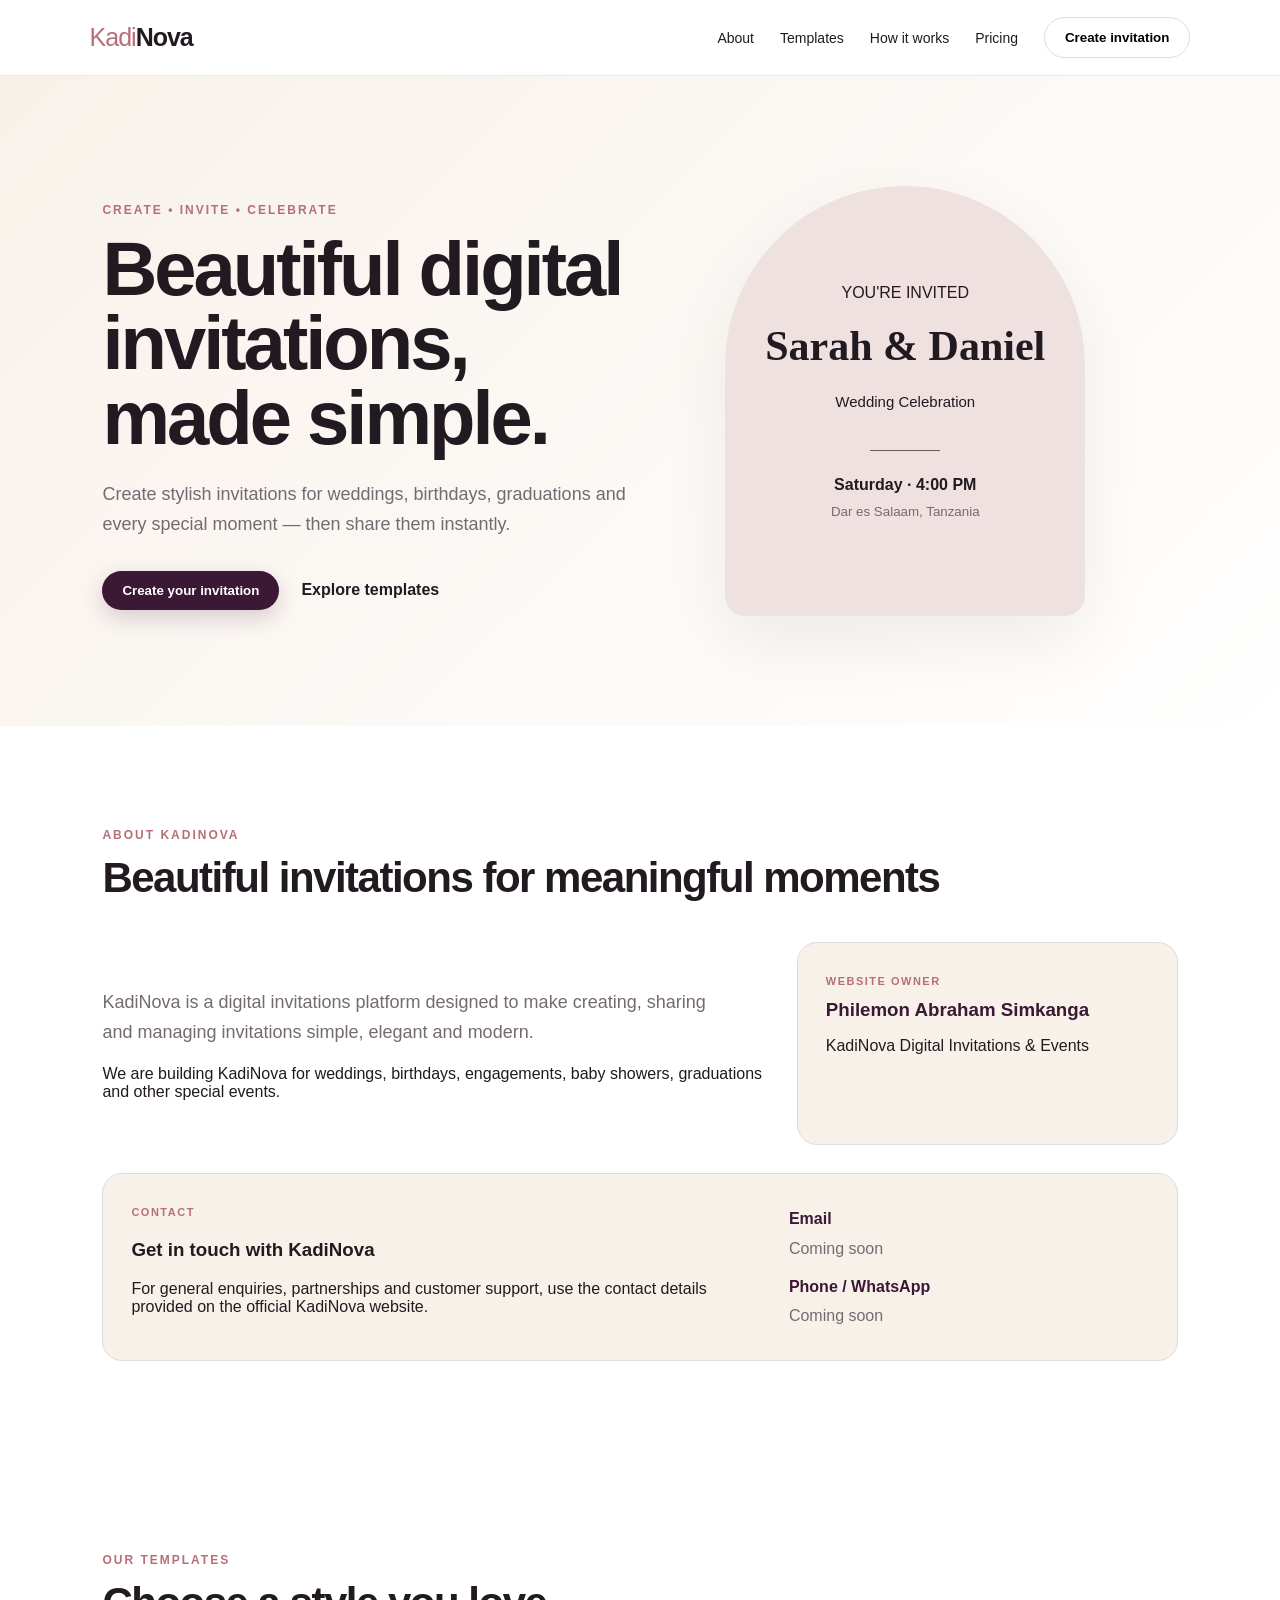
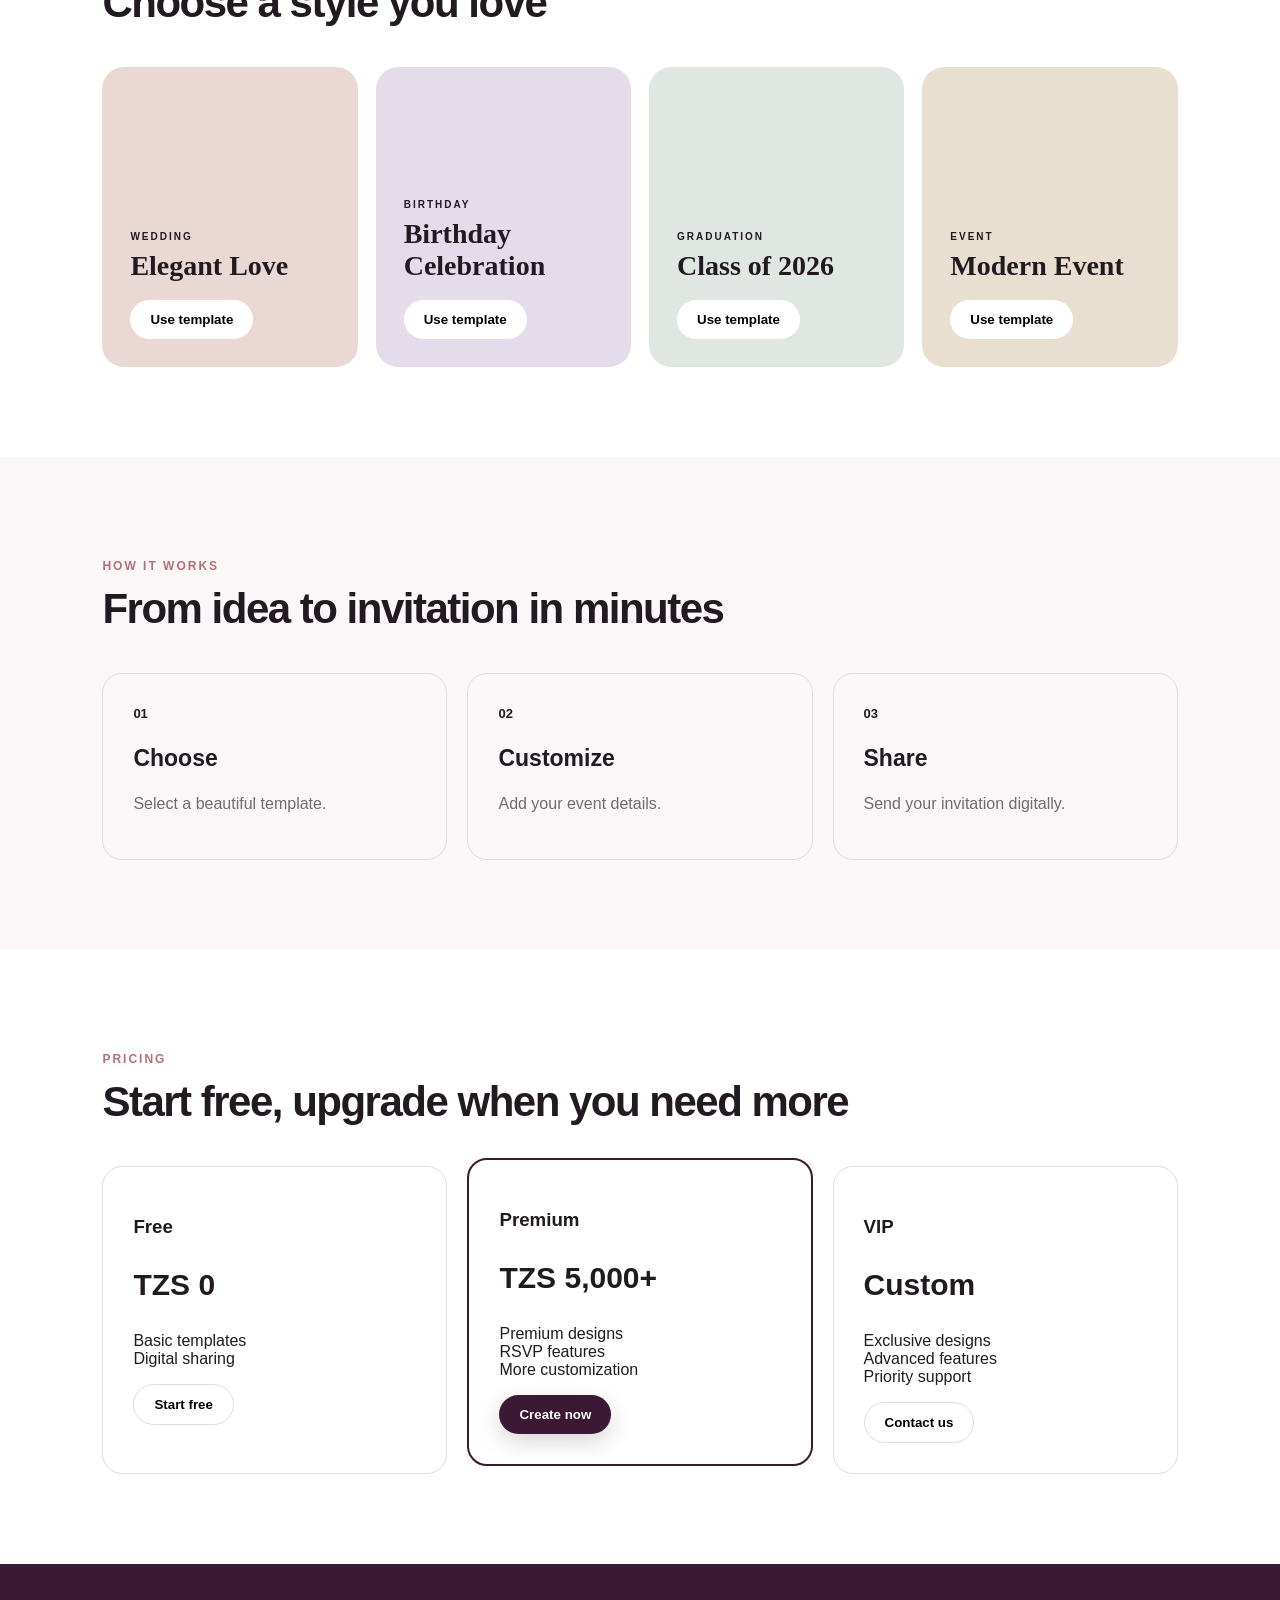
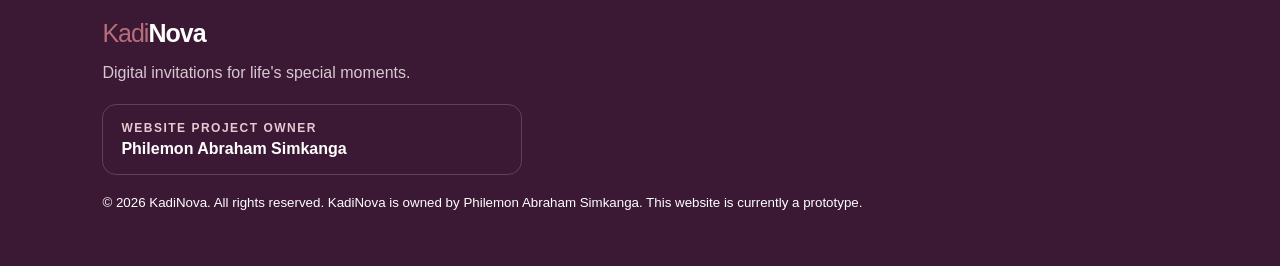
==== index.html @ 5db1997e "Add files via upload" ====
<!DOCTYPE html>
<html lang="en">
<head>
  <meta charset="UTF-8">
  <meta name="viewport" content="width=device-width, initial-scale=1.0">
  <meta name="author" content="Philemon Abraham Simkanga">
  <title>KadiNova — Digital Invitations</title>
  <link rel="stylesheet" href="style.css">
</head>
<body>
<header class="nav">
  <div class="logo"><span>Kadi</span>Nova</div>
  <nav>
    <a href="#about">About</a>
    <a href="#templates">Templates</a>
    <a href="#how">How it works</a>
    <a href="#pricing">Pricing</a>
    <button class="outline" onclick="openBuilder()">Create invitation</button>
  </nav>
</header>

<main>
<section class="hero">
  <div>
    <p class="eyebrow">CREATE • INVITE • CELEBRATE</p>
    <h1>Beautiful digital invitations, made simple.</h1>
    <p class="lead">Create stylish invitations for weddings, birthdays, graduations and every special moment — then share them instantly.</p>
    <div class="actions">
      <button class="primary" onclick="openBuilder()">Create your invitation</button>
      <a class="secondary" href="#templates">Explore templates</a>
    </div>
  </div>
  <div class="hero-card">
    <div class="mini-top">YOU'RE INVITED</div>
    <h2>Sarah & Daniel</h2>
    <p>Wedding Celebration</p>
    <div class="line"></div>
    <strong>Saturday · 4:00 PM</strong>
    <small>Dar es Salaam, Tanzania</small>
  </div>
</section>


<section id="about" class="section about-section">
  <p class="eyebrow">ABOUT KADINOVA</p>
  <h2>Beautiful invitations for meaningful moments</h2>
  <div class="about-grid">
    <div>
      <p class="lead">KadiNova is a digital invitations platform designed to make creating, sharing and managing invitations simple, elegant and modern.</p>
      <p>We are building KadiNova for weddings, birthdays, engagements, baby showers, graduations and other special events.</p>
    </div>
    <div class="about-card">
      <span>WEBSITE OWNER</span>
      <h3>Philemon Abraham Simkanga</h3>
      <p>KadiNova Digital Invitations & Events</p>
    </div>
  </div>

  <div class="contact-card">
    <div>
      <span class="contact-label">CONTACT</span>
      <h3>Get in touch with KadiNova</h3>
      <p>For general enquiries, partnerships and customer support, use the contact details provided on the official KadiNova website.</p>
    </div>
    <div class="contact-placeholder">
      <strong>Email</strong>
      <span>Coming soon</span>
      <strong>Phone / WhatsApp</strong>
      <span>Coming soon</span>
    </div>
  </div>
</section>

<section id="templates" class="section">
  <p class="eyebrow">OUR TEMPLATES</p>
  <h2>Choose a style you love</h2>
  <div class="grid">
    <article class="template wedding"><div>WEDDING</div><h3>Elegant Love</h3><button onclick="selectTemplate('Elegant Love')">Use template</button></article>
    <article class="template birthday"><div>BIRTHDAY</div><h3>Birthday Celebration</h3><button onclick="selectTemplate('Birthday Celebration')">Use template</button></article>
    <article class="template graduation"><div>GRADUATION</div><h3>Class of 2026</h3><button onclick="selectTemplate('Class of 2026')">Use template</button></article>
    <article class="template event"><div>EVENT</div><h3>Modern Event</h3><button onclick="selectTemplate('Modern Event')">Use template</button></article>
  </div>
</section>

<section id="how" class="section light">
  <p class="eyebrow">HOW IT WORKS</p>
  <h2>From idea to invitation in minutes</h2>
  <div class="steps">
    <div><b>01</b><h3>Choose</h3><p>Select a beautiful template.</p></div>
    <div><b>02</b><h3>Customize</h3><p>Add your event details.</p></div>
    <div><b>03</b><h3>Share</h3><p>Send your invitation digitally.</p></div>
  </div>
</section>

<section id="pricing" class="section">
  <p class="eyebrow">PRICING</p>
  <h2>Start free, upgrade when you need more</h2>
  <div class="prices">
    <div><h3>Free</h3><p class="price">TZS 0</p><p>Basic templates<br>Digital sharing</p><button class="outline">Start free</button></div>
    <div class="featured"><h3>Premium</h3><p class="price">TZS 5,000+</p><p>Premium designs<br>RSVP features<br>More customization</p><button class="primary" onclick="openBuilder()">Create now</button></div>
    <div><h3>VIP</h3><p class="price">Custom</p><p>Exclusive designs<br>Advanced features<br>Priority support</p><button class="outline">Contact us</button></div>
  </div>
</section>
</main>

<div id="builder" class="modal">
  <div class="modal-box">
    <button class="close" onclick="closeBuilder()">×</button>
    <p class="eyebrow">INVITATION BUILDER</p>
    <h2>Create your invitation</h2>
    <label>Event type
      <select id="eventType"><option>Wedding</option><option>Birthday</option><option>Graduation</option><option>Engagement</option><option>Other event</option></select>
    </label>
    <label>Host / Name <input id="host" placeholder="e.g. Sarah & Daniel"></label>
    <label>Event date <input id="date" type="date"></label>
    <label>Location <input id="location" placeholder="e.g. Dar es Salaam"></label>
    <button class="primary full" onclick="previewInvite()">Preview invitation</button>
    <div id="preview"></div>
  </div>
</div>

<footer>
  <div class="logo"><span>Kadi</span>Nova</div>
  <p>Digital invitations for life's special moments.</p>
  <div class="owner-info">
    <strong>Website Project Owner</strong>
    <span>Philemon Abraham Simkanga</span>
  </div>
  <small>© 2026 KadiNova. All rights reserved. KadiNova is owned by Philemon Abraham Simkanga. This website is currently a prototype.</small>
</footer>
<script src="script.js"></script>
</body>
</html>
---- style.css ----
:root{
  --kn-plum:#3B1834;
  --kn-rose:#B76E79;
  --kn-cream:#F8F1EA;
  --kn-soft:#EFE1E0;
  --kn-white:#FFFFFF;
  --kn-text:#211A20;
  --kn-muted:#746A72;
  --kn-border:#E4D9DE;
}
*{box-sizing:border-box}body{margin:0;font-family:Inter,Arial,sans-serif;color:var(--kn-text);background:var(--kn-white)}a{text-decoration:none;color:inherit}.nav{height:76px;display:flex;align-items:center;justify-content:space-between;padding:0 7%;border-bottom:1px solid #EEE5E9;background:var(--kn-white);position:sticky;top:0;z-index:5}.logo{font-size:25px;font-weight:800;letter-spacing:-1px}.logo span{font-weight:400}.nav nav{display:flex;align-items:center;gap:26px;font-size:14px}.nav a:hover{opacity:.65}button{border:0;border-radius:999px;padding:12px 20px;font-weight:700;cursor:pointer}.primary{background:var(--kn-plum);color:var(--kn-white)}.outline{background:var(--kn-white);border:1px solid var(--kn-border)}.secondary{padding:12px 4px;font-weight:700}.hero{min-height:650px;padding:80px 8%;display:grid;grid-template-columns:1.1fr .9fr;gap:70px;align-items:center;background:linear-gradient(135deg,var(--kn-cream),var(--kn-white))}.eyebrow{font-size:12px;letter-spacing:2px;font-weight:800;color:var(--kn-rose)}.hero h1{font-size:clamp(45px,6vw,76px);line-height:.98;letter-spacing:-3px;margin:15px 0 25px;max-width:720px}.lead{font-size:18px;line-height:1.65;max-width:620px;color:var(--kn-muted)}.actions{display:flex;gap:18px;align-items:center;margin-top:30px}.hero-card{width:min(360px,100%);min-height:430px;padding:55px 35px;text-align:center;border-radius:220px 220px 25px 25px;background:var(--kn-soft);box-shadow:0 25px 70px #0001;display:flex;flex-direction:column;justify-content:center;align-items:center}.hero-card h2{font-family:Georgia,serif;font-size:42px;margin:20px 0 8px}.hero-card p{font-size:15px}.hero-card small{margin-top:10px;color:var(--kn-muted)}.line{width:70px;height:1px;background:#6d5b55;margin:25px}.section{padding:90px 8%}.section h2{font-size:42px;letter-spacing:-1.5px;margin:10px 0 40px}.grid{display:grid;grid-template-columns:repeat(4,1fr);gap:18px}.template{min-height:300px;padding:28px;display:flex;flex-direction:column;justify-content:flex-end;border-radius:22px;overflow:hidden}.template div{font-size:10px;letter-spacing:2px;font-weight:800}.template h3{font-family:Georgia,serif;font-size:28px;margin:8px 0 18px}.template button{align-self:flex-start;background:var(--kn-white)}.wedding{background:#EAD8D5}.birthday{background:#E4DCEB}.graduation{background:#E0E7E2}.event{background:#E9DFD0}.light{background:#FBF7F8}.steps{display:grid;grid-template-columns:repeat(3,1fr);gap:20px}.steps div,.prices>div{padding:30px;border:1px solid var(--kn-border);border-radius:20px}.steps b{font-size:13px}.steps h3{font-size:23px}.steps p{color:#716a71}.prices{display:grid;grid-template-columns:repeat(3,1fr);gap:20px}.prices>div{min-height:260px}.prices .featured{border:2px solid var(--kn-plum);transform:translateY(-8px)}.price{font-size:30px;font-weight:800}.modal{display:none;position:fixed;inset:0;background:#0008;z-index:20;padding:30px;overflow:auto}.modal-box{background:var(--kn-white);max-width:600px;margin:30px auto;padding:35px;border-radius:25px;position:relative}.close{position:absolute;right:18px;top:15px;background:#EEE5E9;padding:8px 14px;font-size:20px}.modal label{display:block;font-weight:700;margin:16px 0}.modal input,.modal select{width:100%;margin-top:7px;padding:13px;border:1px solid #ccc;border-radius:10px;font-size:15px}.full{width:100%;margin-top:12px}.preview{margin-top:20px}.preview-card{padding:35px;text-align:center;background:var(--kn-soft);border-radius:18px}.preview-card h3{font:34px Georgia,serif}footer{padding:55px 8%;background:var(--kn-plum);color:var(--kn-white)}footer p{color:#D8C8D1}@media(max-width:850px){.nav{padding:0 5%}.nav nav a{display:none}.hero{grid-template-columns:1fr;padding:60px 6%;gap:35px}.hero-card{margin:auto}.section{padding:65px 6%}.grid{grid-template-columns:1fr 1fr}.steps,.prices{grid-template-columns:1fr}.prices .featured{transform:none}.hero h1{letter-spacing:-2px}.nav .outline{padding:9px 13px}}@media(max-width:520px){.grid{grid-template-columns:1fr}.hero h1{font-size:46px}.actions{flex-direction:column;align-items:flex-start}}
.logo span{color:var(--kn-rose)}
.primary{box-shadow:0 8px 22px rgba(59,24,52,.18)}
.eyebrow{color:var(--kn-rose)}
.template button:hover,.outline:hover{border-color:var(--kn-rose);color:var(--kn-plum)}

.owner-info{margin:22px 0 18px;padding:16px 18px;border:1px solid rgba(255,255,255,.18);border-radius:14px;display:flex;flex-direction:column;gap:5px;max-width:420px}
.owner-info strong{font-size:12px;letter-spacing:1.5px;text-transform:uppercase;color:#E7C8D3}
.owner-info span{font-size:16px;font-weight:700}

.about-section{background:#fff}
.about-grid{display:grid;grid-template-columns:1.4fr .8fr;gap:28px;align-items:stretch;margin-top:24px}
.about-grid>div:first-child{padding:28px 0}
.about-card,.contact-card{border:1px solid #E4D9DE;border-radius:20px;background:#F8F1EA;padding:28px}
.about-card span,.contact-label{font-size:11px;letter-spacing:1.5px;text-transform:uppercase;color:#B76E79;font-weight:800}
.about-card h3{margin:10px 0 8px;color:#3B1834}
.contact-card{margin-top:28px;display:grid;grid-template-columns:1.4fr .8fr;gap:28px}
.contact-placeholder{display:grid;grid-template-columns:1fr;gap:5px}
.contact-placeholder strong{margin-top:8px;color:#3B1834}
.contact-placeholder span{color:#746A72}
@media (max-width:700px){
  .about-grid,.contact-card{grid-template-columns:1fr}
  .about-grid>div:first-child{padding:8px 0}
}
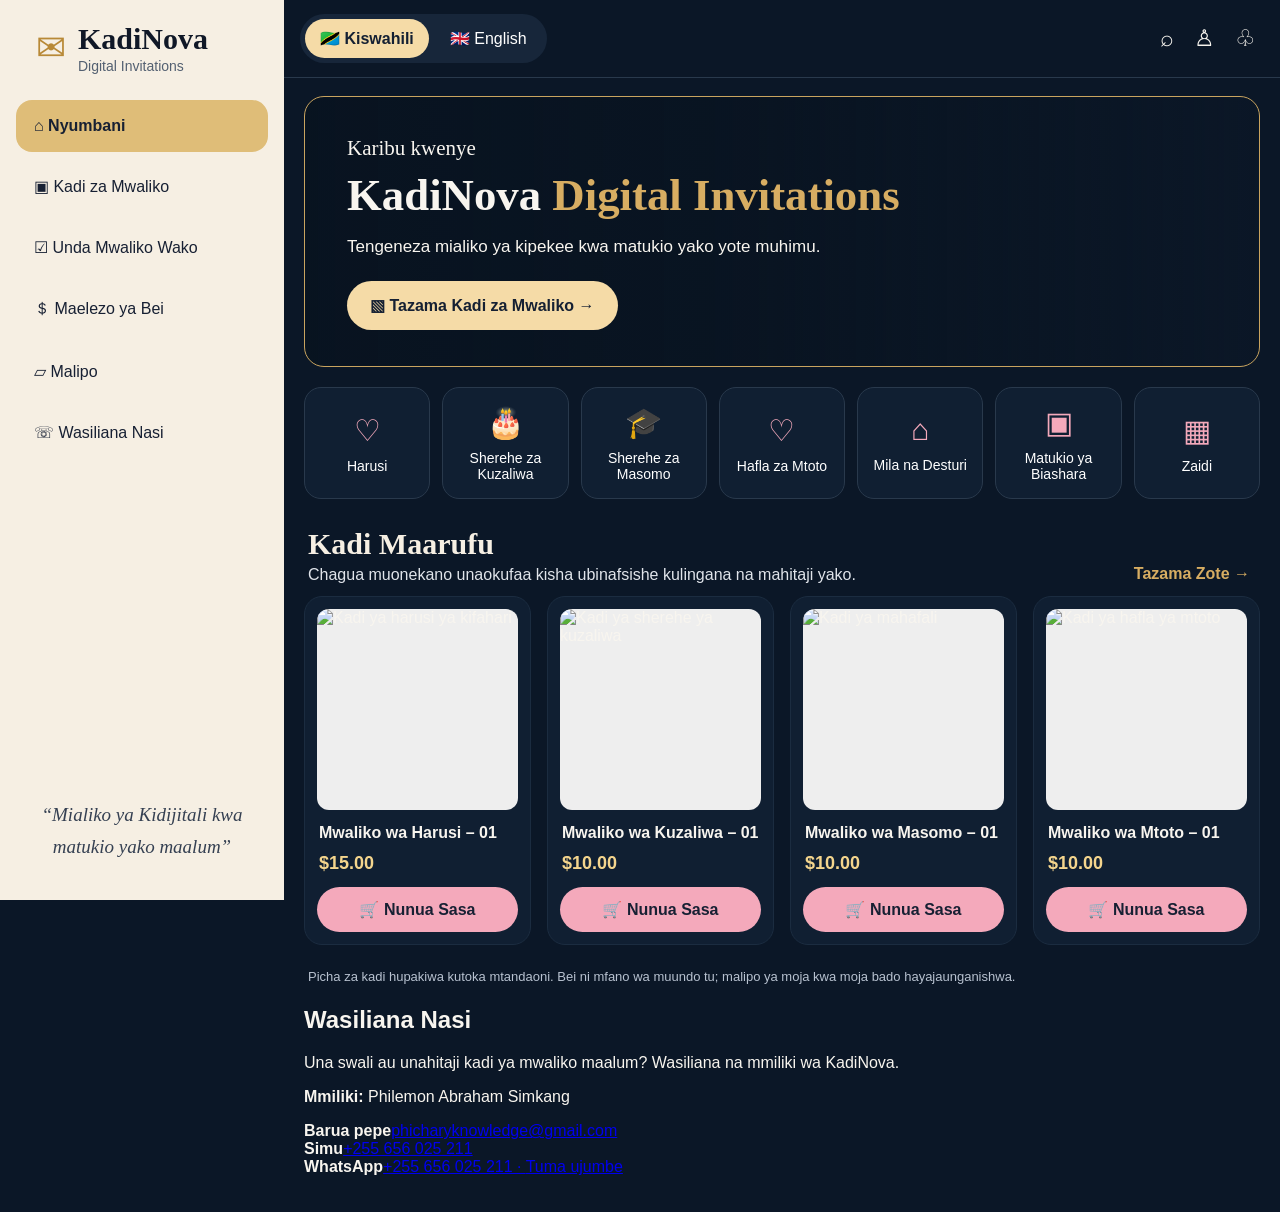
==== commit f7a56fb4: "Add files via upload" ====
--- a/index.html
+++ b/index.html
@@ -1,133 +1,204 @@
 <!DOCTYPE html>
-<html lang="en">
+<html lang="sw">
 <head>
   <meta charset="UTF-8">
   <meta name="viewport" content="width=device-width, initial-scale=1.0">
-  <meta name="author" content="Philemon Abraham Simkanga">
-  <title>KadiNova — Digital Invitations</title>
-  <link rel="stylesheet" href="style.css">
+  <meta name="theme-color" content="#0b1727">
+  <title>KadiNova | Digital Invitations</title>
+  <style>
+    :root{
+      --navy:#0b1727; --navy2:#101f32; --cream:#f6efe3; --gold:#d7ad62;
+      --pink:#f4a9bb; --ink:#101827; --muted:#b8c2d0; --line:#29394c;
+    }
+    *{box-sizing:border-box}
+    body{margin:0;background:var(--navy);color:#f8f5ef;font-family:Arial,Helvetica,sans-serif}
+    button,select{font:inherit}
+    button{cursor:pointer}
+    .topbar{height:78px;display:flex;align-items:center;justify-content:space-between;padding:12px 24px 12px 300px;border-bottom:1px solid var(--line);gap:16px}
+    .brand-mobile{display:none}
+    .language{display:flex;gap:6px;background:#17263a;padding:5px;border-radius:28px}
+    .language button{border:0;border-radius:24px;padding:10px 15px;background:transparent;color:#fff}
+    .language button.active{background:#f5dba7;color:#142033;font-weight:700}
+    .tools{display:flex;gap:20px;font-size:23px}
+    .layout{display:grid;grid-template-columns:284px minmax(0,1fr);min-height:calc(100vh - 78px)}
+    aside{background:var(--cream);color:var(--ink);padding:20px 16px;display:flex;flex-direction:column;position:fixed;top:0;bottom:0;width:284px}
+    .brand{display:flex;align-items:center;gap:12px;padding:2px 20px 26px}
+    .logo{font-size:36px;color:#b88937}
+    .brand h1{font-family:Georgia,serif;font-size:30px;margin:0}
+    .brand small{display:block;font-size:14px;color:#536071;margin-top:2px}
+    nav{display:grid;gap:8px}
+    nav button{border:0;background:transparent;color:#172033;text-align:left;padding:17px 18px;border-radius:16px;font-size:16px}
+    nav button.active{background:#dfbd78;font-weight:700}
+    .quote{margin:auto 18px 18px;text-align:center;color:#354052;font-family:Georgia,serif;font-style:italic;line-height:1.65;font-size:19px}
+    main{grid-column:2;padding:18px 20px 36px;min-width:0}
+    .hero{min-height:260px;border:1px solid #c9a45f;border-radius:20px;overflow:hidden;position:relative;display:flex;align-items:center;padding:36px 42px;background:linear-gradient(90deg,rgba(8,19,32,.97),rgba(8,19,32,.76) 48%,rgba(8,19,32,.06)),url('https://images.unsplash.com/photo-1519741497674-611481863552?auto=format&fit=crop&w=1600&q=85') center/cover}
+    .hero-copy{max-width:610px;position:relative;z-index:1}
+    .hero .eyebrow{font-family:Georgia,serif;font-size:21px;margin:0 0 6px}
+    .hero h2{font: bold clamp(30px,3.5vw,48px)/1.1 Georgia,serif;margin:0 0 14px}
+    .hero h2 span{color:var(--gold)}
+    .hero p{font-size:17px;line-height:1.5;margin:0 0 22px}
+    .primary{border:0;border-radius:30px;background:#f5dba7;color:#152033;font-weight:700;padding:15px 23px}
+    .categories{display:grid;grid-template-columns:repeat(7,minmax(95px,1fr));gap:12px;margin:20px 0 28px}
+    .category{border:1px solid var(--line);background:var(--navy2);border-radius:17px;min-height:112px;color:#fff;display:flex;flex-direction:column;align-items:center;justify-content:center;gap:10px;padding:12px 6px}
+    .category .emoji{font-size:30px;color:var(--pink)}
+    .category span:last-child{font-size:14px;text-align:center}
+    .section-heading{display:flex;align-items:end;justify-content:space-between;gap:12px;margin:0 4px 12px}
+    .section-heading h2{font: bold 30px Georgia,serif;margin:0 0 5px;color:var(--cream)}
+    .section-heading p{margin:0;color:#e0e4ea}
+    .link-btn{background:transparent;border:0;color:var(--gold);font-weight:700}
+    .cards{display:grid;grid-template-columns:repeat(4,minmax(0,1fr));gap:16px}
+    .card{background:var(--navy2);border:1px solid #1b2c40;border-radius:18px;padding:12px;min-width:0}
+    .preview{aspect-ratio:1/1;overflow:hidden;border-radius:12px;background:#eee}
+    .preview img{width:100%;height:100%;object-fit:cover;display:block}
+    .card h3{font-size:16px;margin:13px 2px 9px;line-height:1.3}
+    .price{color:#f4d58d;font-size:18px;font-weight:700;margin:0 2px 13px}
+    .buy{width:100%;border:0;border-radius:28px;background:var(--pink);color:#172033;padding:13px 8px;font-weight:700}
+    .note{color:var(--muted);font-size:13px;line-height:1.5;margin:22px 4px 0}
+    .toast{position:fixed;bottom:18px;left:50%;transform:translateX(-50%);background:var(--cream);color:var(--ink);padding:13px 18px;border-radius:14px;box-shadow:0 8px 30px #0007;display:none;z-index:10;max-width:90%;text-align:center}
+    @media(max-width:1100px){.cards{grid-template-columns:repeat(2,minmax(0,1fr))}.categories{grid-template-columns:repeat(4,minmax(0,1fr))}.topbar{padding-left:300px}}
+    @media(max-width:720px){
+      .layout{display:block}.topbar{height:auto;padding:12px 14px;flex-wrap:wrap}.brand-mobile{display:flex;align-items:center;gap:8px;font-weight:700}.topbar .tools{gap:12px}.layout aside{position:static;width:auto;padding:12px;background:var(--cream)}aside .brand,aside .quote{display:none}nav{grid-template-columns:repeat(3,minmax(0,1fr));gap:5px}nav button{padding:11px 6px;text-align:center;font-size:12px;border-radius:11px}.layout main{padding:12px}.hero{padding:26px 22px;min-height:260px;background-position:center}.hero h2{font-size:32px}.hero p{font-size:15px}.categories{grid-template-columns:repeat(2,minmax(0,1fr));gap:8px}.category{min-height:90px}.section-heading h2{font-size:25px}.section-heading p{font-size:13px}.cards{gap:10px}.contact-grid{grid-template-columns:1fr}.contact{padding:18px}.card{padding:8px}.card h3{font-size:14px}.price{font-size:16px}.buy{font-size:13px;padding:12px 4px}
+    }
+  </style>
 </head>
 <body>
-<header class="nav">
-  <div class="logo"><span>Kadi</span>Nova</div>
-  <nav>
-    <a href="#about">About</a>
-    <a href="#templates">Templates</a>
-    <a href="#how">How it works</a>
-    <a href="#pricing">Pricing</a>
-    <button class="outline" onclick="openBuilder()">Create invitation</button>
-  </nav>
-</header>
-
-<main>
-<section class="hero">
-  <div>
-    <p class="eyebrow">CREATE • INVITE • CELEBRATE</p>
-    <h1>Beautiful digital invitations, made simple.</h1>
-    <p class="lead">Create stylish invitations for weddings, birthdays, graduations and every special moment — then share them instantly.</p>
-    <div class="actions">
-      <button class="primary" onclick="openBuilder()">Create your invitation</button>
-      <a class="secondary" href="#templates">Explore templates</a>
+  <div class="topbar">
+    <div class="brand-mobile"><span class="logo">♡</span><span>KadiNova <small>Digital Invitations</small></span></div>
+    <div class="language" aria-label="Chagua lugha">
+      <button id="swBtn" class="active" onclick="setLanguage('sw')">🇹🇿 Kiswahili</button>
+      <button id="enBtn" onclick="setLanguage('en')">🇬🇧 English</button>
     </div>
+    <div class="tools" aria-label="Zana"><span title="Tafuta">⌕</span><span title="Akaunti">♙</span><span title="Kikapu">♧</span></div>
   </div>
-  <div class="hero-card">
-    <div class="mini-top">YOU'RE INVITED</div>
-    <h2>Sarah & Daniel</h2>
-    <p>Wedding Celebration</p>
-    <div class="line"></div>
-    <strong>Saturday · 4:00 PM</strong>
-    <small>Dar es Salaam, Tanzania</small>
+  <div class="layout">
+    <aside>
+      <div class="brand"><div class="logo">✉</div><div><h1>KadiNova</h1><small>Digital Invitations</small></div></div>
+      <nav>
+        <button class="active" data-sw="⌂  Nyumbani" data-en="⌂  Home">⌂  Nyumbani</button>
+        <button data-sw="▣  Kadi za Mwaliko" data-en="▣  Invitation Cards">▣  Kadi za Mwaliko</button>
+        <button data-sw="☑  Unda Mwaliko Wako" data-en="☑  Create Your Invitation">☑  Unda Mwaliko Wako</button>
+        <button data-sw="＄  Maelezo ya Bei" data-en="＄  Pricing">＄  Maelezo ya Bei</button>
+        <button data-sw="▱  Malipo" data-en="▱  Payments">▱  Malipo</button>
+        <button data-sw="☏  Wasiliana Nasi" data-en="☏  Contact Us">☏  Wasiliana Nasi</button>
+      </nav>
+      <div class="quote" data-sw="“Mialiko ya Kidijitali kwa matukio yako maalum”" data-en="“Digital invitations for your special moments”">“Mialiko ya Kidijitali kwa matukio yako maalum”</div>
+    </aside>
+    <main>
+      <section class="hero">
+        <div class="hero-copy">
+          <p class="eyebrow" data-sw="Karibu kwenye" data-en="Welcome to">Karibu kwenye</p>
+          <h2>KadiNova <span>Digital Invitations</span></h2>
+          <p data-sw="Tengeneza mialiko ya kipekee kwa matukio yako yote muhimu." data-en="Create beautiful invitations for all your important moments.">Tengeneza mialiko ya kipekee kwa matukio yako yote muhimu.</p>
+          <button class="primary" onclick="showMessage('browse')" data-sw="▧  Tazama Kadi za Mwaliko  →" data-en="▧  Browse Invitation Cards  →">▧  Tazama Kadi za Mwaliko  →</button>
+        </div>
+      </section>
+      <section class="categories" aria-label="Aina za matukio">
+        <button class="category" onclick="showMessage('wedding')"><span class="emoji">♡</span><span data-sw="Harusi" data-en="Wedding">Harusi</span></button>
+        <button class="category" onclick="showMessage('birthday')"><span class="emoji">🎂</span><span data-sw="Sherehe za Kuzaliwa" data-en="Birthday">Sherehe za Kuzaliwa</span></button>
+        <button class="category" onclick="showMessage('graduation')"><span class="emoji">🎓</span><span data-sw="Sherehe za Masomo" data-en="Graduation">Sherehe za Masomo</span></button>
+        <button class="category" onclick="showMessage('baby')"><span class="emoji">♡</span><span data-sw="Hafla za Mtoto" data-en="Baby Celebrations">Hafla za Mtoto</span></button>
+        <button class="category" onclick="showMessage('house')"><span class="emoji">⌂</span><span data-sw="Mila na Desturi" data-en="Cultural Events">Mila na Desturi</span></button>
+        <button class="category" onclick="showMessage('business')"><span class="emoji">▣</span><span data-sw="Matukio ya Biashara" data-en="Business Events">Matukio ya Biashara</span></button>
+        <button class="category" onclick="showMessage('more')"><span class="emoji">▦</span><span data-sw="Zaidi" data-en="More">Zaidi</span></button>
+      </section>
+      <section>
+        <div class="section-heading">
+          <div><h2 data-sw="Kadi Maarufu" data-en="Popular Cards">Kadi Maarufu</h2><p data-sw="Chagua muonekano unaokufaa kisha ubinafsishe kulingana na mahitaji yako." data-en="Choose a design you love and personalize it for your event.">Chagua muonekano unaokufaa kisha ubinafsishe kulingana na mahitaji yako.</p></div>
+          <button class="link-btn" onclick="showMessage('all')" data-sw="Tazama Zote  →" data-en="View All  →">Tazama Zote →</button>
+        </div>
+        <div class="cards">
+          <article class="card">
+            <div class="preview"><img src="https://images.unsplash.com/photo-1523438885200-e635ba2c371e?auto=format&fit=crop&w=700&q=85" alt="Kadi ya harusi ya kifahari"></div>
+            <h3 data-sw="Mwaliko wa Harusi – 01" data-en="Wedding Invitation – 01">Mwaliko wa Harusi – 01</h3><p class="price" data-price="15">$15.00</p><button class="buy" onclick="showMessage('buy')" data-sw="🛒  Nunua Sasa" data-en="🛒  Buy Now">🛒 Nunua Sasa</button>
+          </article>
+          <article class="card">
+            <div class="preview"><img src="https://images.unsplash.com/photo-1464366400600-7168b8af9bc3?auto=format&fit=crop&w=700&q=85" alt="Kadi ya sherehe ya kuzaliwa"></div>
+            <h3 data-sw="Mwaliko wa Kuzaliwa – 01" data-en="Birthday Invitation – 01">Mwaliko wa Kuzaliwa – 01</h3><p class="price" data-price="10">$10.00</p><button class="buy" onclick="showMessage('buy')" data-sw="🛒  Nunua Sasa" data-en="🛒  Buy Now">🛒 Nunua Sasa</button>
+          </article>
+          <article class="card">
+            <div class="preview"><img src="https://images.unsplash.com/photo-1523050854058-8df90110c9f1?auto=format&fit=crop&w=700&q=85" alt="Kadi ya mahafali"></div>
+            <h3 data-sw="Mwaliko wa Masomo – 01" data-en="Graduation Invitation – 01">Mwaliko wa Masomo – 01</h3><p class="price" data-price="10">$10.00</p><button class="buy" onclick="showMessage('buy')" data-sw="🛒  Nunua Sasa" data-en="🛒  Buy Now">🛒 Nunua Sasa</button>
+          </article>
+          <article class="card">
+            <div class="preview"><img src="https://images.unsplash.com/photo-1511895426328-dc8714191300?auto=format&fit=crop&w=700&q=85" alt="Kadi ya hafla ya mtoto"></div>
+            <h3 data-sw="Mwaliko wa Mtoto – 01" data-en="Baby Celebration – 01">Mwaliko wa Mtoto – 01</h3><p class="price" data-price="10">$10.00</p><button class="buy" onclick="showMessage('buy')" data-sw="🛒  Nunua Sasa" data-en="🛒  Buy Now">🛒 Nunua Sasa</button>
+          </article>
+        </div>
+      </section>
+      <p class="note" data-sw="Picha za kadi hupakiwa kutoka mtandaoni. Bei ni mfano wa muundo tu; malipo ya moja kwa moja bado hayajaunganishwa." data-en="Card images load from the internet. Prices are sample display values; live payments are not connected yet.">Picha za kadi hupakiwa kutoka mtandaoni. Bei ni mfano wa muundo tu; malipo ya moja kwa moja bado hayajaunganishwa.</p>
+      <section class="contact" id="contact">
+        <h2 data-sw="Wasiliana Nasi" data-en="Contact Us">Wasiliana Nasi</h2>
+        <p data-sw="Una swali au unahitaji kadi ya mwaliko maalum? Wasiliana na mmiliki wa KadiNova." data-en="Have a question or need a custom invitation? Contact the owner of KadiNova.">Una swali au unahitaji kadi ya mwaliko maalum? Wasiliana na mmiliki wa KadiNova.</p>
+        <p class="owner"><strong data-sw="Mmiliki:" data-en="Owner:">Mmiliki:</strong> Philemon Abraham Simkang</p>
+        <div class="contact-grid">
+          <div class="contact-item"><strong data-sw="Barua pepe" data-en="Email">Barua pepe</strong><a href="mailto:phicharyknowledge@gmail.com">phicharyknowledge@gmail.com</a></div>
+          <div class="contact-item"><strong data-sw="Simu" data-en="Phone">Simu</strong><a href="tel:+255656025211">+255 656 025 211</a></div>
+          <div class="contact-item"><strong>WhatsApp</strong><a href="https://wa.me/255656025211" target="_blank" rel="noopener noreferrer">+255 656 025 211 · <span data-sw="Tuma ujumbe" data-en="Message us">Tuma ujumbe</span></a></div>
+        </div>
+      </section>
+    </main>
   </div>
-</section>
-
-
-<section id="about" class="section about-section">
-  <p class="eyebrow">ABOUT KADINOVA</p>
-  <h2>Beautiful invitations for meaningful moments</h2>
-  <div class="about-grid">
-    <div>
-      <p class="lead">KadiNova is a digital invitations platform designed to make creating, sharing and managing invitations simple, elegant and modern.</p>
-      <p>We are building KadiNova for weddings, birthdays, engagements, baby showers, graduations and other special events.</p>
-    </div>
-    <div class="about-card">
-      <span>WEBSITE OWNER</span>
-      <h3>Philemon Abraham Simkanga</h3>
-      <p>KadiNova Digital Invitations & Events</p>
-    </div>
-  </div>
-
-  <div class="contact-card">
-    <div>
-      <span class="contact-label">CONTACT</span>
-      <h3>Get in touch with KadiNova</h3>
-      <p>For general enquiries, partnerships and customer support, use the contact details provided on the official KadiNova website.</p>
-    </div>
-    <div class="contact-placeholder">
-      <strong>Email</strong>
-      <span>Coming soon</span>
-      <strong>Phone / WhatsApp</strong>
-      <span>Coming soon</span>
-    </div>
-  </div>
-</section>
-
-<section id="templates" class="section">
-  <p class="eyebrow">OUR TEMPLATES</p>
-  <h2>Choose a style you love</h2>
-  <div class="grid">
-    <article class="template wedding"><div>WEDDING</div><h3>Elegant Love</h3><button onclick="selectTemplate('Elegant Love')">Use template</button></article>
-    <article class="template birthday"><div>BIRTHDAY</div><h3>Birthday Celebration</h3><button onclick="selectTemplate('Birthday Celebration')">Use template</button></article>
-    <article class="template graduation"><div>GRADUATION</div><h3>Class of 2026</h3><button onclick="selectTemplate('Class of 2026')">Use template</button></article>
-    <article class="template event"><div>EVENT</div><h3>Modern Event</h3><button onclick="selectTemplate('Modern Event')">Use template</button></article>
-  </div>
-</section>
-
-<section id="how" class="section light">
-  <p class="eyebrow">HOW IT WORKS</p>
-  <h2>From idea to invitation in minutes</h2>
-  <div class="steps">
-    <div><b>01</b><h3>Choose</h3><p>Select a beautiful template.</p></div>
-    <div><b>02</b><h3>Customize</h3><p>Add your event details.</p></div>
-    <div><b>03</b><h3>Share</h3><p>Send your invitation digitally.</p></div>
-  </div>
-</section>
-
-<section id="pricing" class="section">
-  <p class="eyebrow">PRICING</p>
-  <h2>Start free, upgrade when you need more</h2>
-  <div class="prices">
-    <div><h3>Free</h3><p class="price">TZS 0</p><p>Basic templates<br>Digital sharing</p><button class="outline">Start free</button></div>
-    <div class="featured"><h3>Premium</h3><p class="price">TZS 5,000+</p><p>Premium designs<br>RSVP features<br>More customization</p><button class="primary" onclick="openBuilder()">Create now</button></div>
-    <div><h3>VIP</h3><p class="price">Custom</p><p>Exclusive designs<br>Advanced features<br>Priority support</p><button class="outline">Contact us</button></div>
-  </div>
-</section>
-</main>
-
-<div id="builder" class="modal">
-  <div class="modal-box">
-    <button class="close" onclick="closeBuilder()">×</button>
-    <p class="eyebrow">INVITATION BUILDER</p>
-    <h2>Create your invitation</h2>
-    <label>Event type
-      <select id="eventType"><option>Wedding</option><option>Birthday</option><option>Graduation</option><option>Engagement</option><option>Other event</option></select>
-    </label>
-    <label>Host / Name <input id="host" placeholder="e.g. Sarah & Daniel"></label>
-    <label>Event date <input id="date" type="date"></label>
-    <label>Location <input id="location" placeholder="e.g. Dar es Salaam"></label>
-    <button class="primary full" onclick="previewInvite()">Preview invitation</button>
-    <div id="preview"></div>
-  </div>
-</div>
-
-<footer>
-  <div class="logo"><span>Kadi</span>Nova</div>
-  <p>Digital invitations for life's special moments.</p>
-  <div class="owner-info">
-    <strong>Website Project Owner</strong>
-    <span>Philemon Abraham Simkanga</span>
-  </div>
-  <small>© 2026 KadiNova. All rights reserved. KadiNova is owned by Philemon Abraham Simkanga. This website is currently a prototype.</small>
-</footer>
-<script src="script.js"></script>
+  <div class="toast" id="toast" role="status"></div>
+  <script>
+    let currentLanguage = 'sw';
+    let currency = 'USD';
+    const rates = {USD: 1, TZS: 2600}; // Example display rate only; update with current exchange rate before launch.
+    function setLanguage(lang){
+      currentLanguage = lang;
+      document.documentElement.lang = lang;
+      document.querySelectorAll('[data-sw][data-en]').forEach(el=>{
+        const val = el.dataset[lang];
+        if(val !== undefined) el.textContent = val;
+      });
+      document.getElementById('swBtn').classList.toggle('active', lang==='sw');
+      document.getElementById('enBtn').classList.toggle('active', lang==='en');
+      updatePrices();
+    }
+    function updatePrices(){
+      document.querySelectorAll('[data-price]').forEach(el=>{
+        const amount = Number(el.dataset.price);
+        el.textContent = currency==='USD' ? '$'+amount.toFixed(2) : 'TSh '+Math.round(amount*rates.TZS).toLocaleString('en-US');
+      });
+    }
+    function showMessage(kind){
+      const sw = {
+        browse:'Karibu! Kadi za mialiko zinaonekana hapa chini.',
+        wedding:'Umechagua kategoria ya harusi.',
+        birthday:'Umechagua kategoria ya sherehe za kuzaliwa.',
+        graduation:'Umechagua kategoria ya mahafali.',
+        baby:'Umechagua kategoria ya hafla za mtoto.',
+        house:'Umechagua kategoria ya mila na desturi.',
+        business:'Umechagua kategoria ya matukio ya biashara.',
+        more:'Kategoria nyingine zitaongezwa baadaye.',
+        all:'Kwa sasa hizi ndizo kadi za mfano zilizopo.',
+        buy:'Asante! Mfumo wa malipo utaunganishwa baada ya kuchagua njia ya malipo.'
+      };
+      const en = {
+        browse:'Welcome! Browse the invitation cards below.',
+        wedding:'Wedding category selected.',
+        birthday:'Birthday category selected.',
+        graduation:'Graduation category selected.',
+        baby:'Baby celebration category selected.',
+        house:'Cultural events category selected.',
+        business:'Business events category selected.',
+        more:'More categories will be added later.',
+        all:'These are the sample cards currently available.',
+        buy:'Thank you! A payment provider will be connected after the payment method is chosen.'
+      };
+      const toast=document.getElementById('toast');
+      toast.textContent=(currentLanguage==='sw'?sw:en)[kind]||'';
+      toast.style.display='block';
+      window.clearTimeout(window.__toastTimer);
+      window.__toastTimer=window.setTimeout(()=>toast.style.display='none',3200);
+    }
+    // Long-press not needed; simple tap on the currency label area can switch currency.
+    document.querySelector('.tools span:last-child').addEventListener('click',()=>{
+      currency=currency==='USD'?'TZS':'USD'; updatePrices();
+      const toast=document.getElementById('toast');
+      toast.textContent=currentLanguage==='sw'?'Sarafu imebadilishwa kuwa '+currency+'.':'Currency changed to '+currency+'.';
+      toast.style.display='block'; window.clearTimeout(window.__toastTimer);
+      window.__toastTimer=window.setTimeout(()=>toast.style.display='none',2600);
+    });
+  </script>
 </body>
-</html>+</html>
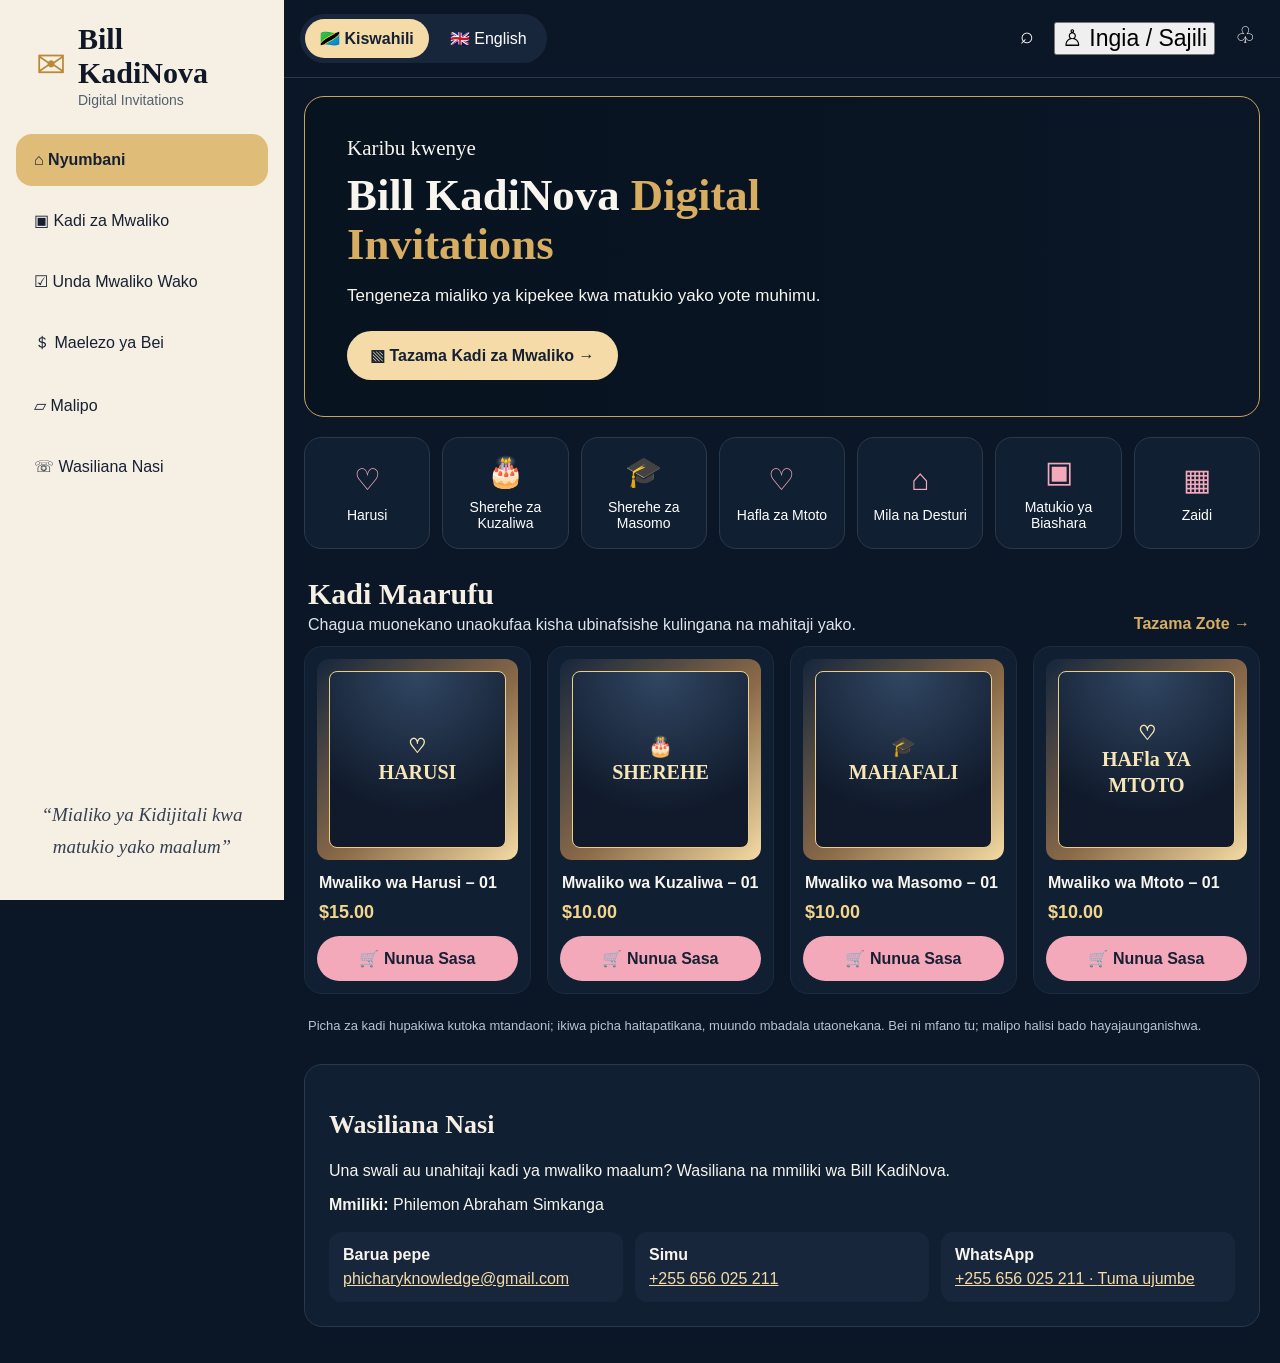
==== commit 2c8c2656: "Add files via upload" ====
--- a/index.html
+++ b/index.html
@@ -4,75 +4,25 @@
   <meta charset="UTF-8">
   <meta name="viewport" content="width=device-width, initial-scale=1.0">
   <meta name="theme-color" content="#0b1727">
-  <title>KadiNova | Digital Invitations</title>
-  <style>
-    :root{
-      --navy:#0b1727; --navy2:#101f32; --cream:#f6efe3; --gold:#d7ad62;
-      --pink:#f4a9bb; --ink:#101827; --muted:#b8c2d0; --line:#29394c;
-    }
-    *{box-sizing:border-box}
-    body{margin:0;background:var(--navy);color:#f8f5ef;font-family:Arial,Helvetica,sans-serif}
-    button,select{font:inherit}
-    button{cursor:pointer}
-    .topbar{height:78px;display:flex;align-items:center;justify-content:space-between;padding:12px 24px 12px 300px;border-bottom:1px solid var(--line);gap:16px}
-    .brand-mobile{display:none}
-    .language{display:flex;gap:6px;background:#17263a;padding:5px;border-radius:28px}
-    .language button{border:0;border-radius:24px;padding:10px 15px;background:transparent;color:#fff}
-    .language button.active{background:#f5dba7;color:#142033;font-weight:700}
-    .tools{display:flex;gap:20px;font-size:23px}
-    .layout{display:grid;grid-template-columns:284px minmax(0,1fr);min-height:calc(100vh - 78px)}
-    aside{background:var(--cream);color:var(--ink);padding:20px 16px;display:flex;flex-direction:column;position:fixed;top:0;bottom:0;width:284px}
-    .brand{display:flex;align-items:center;gap:12px;padding:2px 20px 26px}
-    .logo{font-size:36px;color:#b88937}
-    .brand h1{font-family:Georgia,serif;font-size:30px;margin:0}
-    .brand small{display:block;font-size:14px;color:#536071;margin-top:2px}
-    nav{display:grid;gap:8px}
-    nav button{border:0;background:transparent;color:#172033;text-align:left;padding:17px 18px;border-radius:16px;font-size:16px}
-    nav button.active{background:#dfbd78;font-weight:700}
-    .quote{margin:auto 18px 18px;text-align:center;color:#354052;font-family:Georgia,serif;font-style:italic;line-height:1.65;font-size:19px}
-    main{grid-column:2;padding:18px 20px 36px;min-width:0}
-    .hero{min-height:260px;border:1px solid #c9a45f;border-radius:20px;overflow:hidden;position:relative;display:flex;align-items:center;padding:36px 42px;background:linear-gradient(90deg,rgba(8,19,32,.97),rgba(8,19,32,.76) 48%,rgba(8,19,32,.06)),url('https://images.unsplash.com/photo-1519741497674-611481863552?auto=format&fit=crop&w=1600&q=85') center/cover}
-    .hero-copy{max-width:610px;position:relative;z-index:1}
-    .hero .eyebrow{font-family:Georgia,serif;font-size:21px;margin:0 0 6px}
-    .hero h2{font: bold clamp(30px,3.5vw,48px)/1.1 Georgia,serif;margin:0 0 14px}
-    .hero h2 span{color:var(--gold)}
-    .hero p{font-size:17px;line-height:1.5;margin:0 0 22px}
-    .primary{border:0;border-radius:30px;background:#f5dba7;color:#152033;font-weight:700;padding:15px 23px}
-    .categories{display:grid;grid-template-columns:repeat(7,minmax(95px,1fr));gap:12px;margin:20px 0 28px}
-    .category{border:1px solid var(--line);background:var(--navy2);border-radius:17px;min-height:112px;color:#fff;display:flex;flex-direction:column;align-items:center;justify-content:center;gap:10px;padding:12px 6px}
-    .category .emoji{font-size:30px;color:var(--pink)}
-    .category span:last-child{font-size:14px;text-align:center}
-    .section-heading{display:flex;align-items:end;justify-content:space-between;gap:12px;margin:0 4px 12px}
-    .section-heading h2{font: bold 30px Georgia,serif;margin:0 0 5px;color:var(--cream)}
-    .section-heading p{margin:0;color:#e0e4ea}
-    .link-btn{background:transparent;border:0;color:var(--gold);font-weight:700}
-    .cards{display:grid;grid-template-columns:repeat(4,minmax(0,1fr));gap:16px}
-    .card{background:var(--navy2);border:1px solid #1b2c40;border-radius:18px;padding:12px;min-width:0}
-    .preview{aspect-ratio:1/1;overflow:hidden;border-radius:12px;background:#eee}
-    .preview img{width:100%;height:100%;object-fit:cover;display:block}
-    .card h3{font-size:16px;margin:13px 2px 9px;line-height:1.3}
-    .price{color:#f4d58d;font-size:18px;font-weight:700;margin:0 2px 13px}
-    .buy{width:100%;border:0;border-radius:28px;background:var(--pink);color:#172033;padding:13px 8px;font-weight:700}
-    .note{color:var(--muted);font-size:13px;line-height:1.5;margin:22px 4px 0}
-    .toast{position:fixed;bottom:18px;left:50%;transform:translateX(-50%);background:var(--cream);color:var(--ink);padding:13px 18px;border-radius:14px;box-shadow:0 8px 30px #0007;display:none;z-index:10;max-width:90%;text-align:center}
-    @media(max-width:1100px){.cards{grid-template-columns:repeat(2,minmax(0,1fr))}.categories{grid-template-columns:repeat(4,minmax(0,1fr))}.topbar{padding-left:300px}}
-    @media(max-width:720px){
-      .layout{display:block}.topbar{height:auto;padding:12px 14px;flex-wrap:wrap}.brand-mobile{display:flex;align-items:center;gap:8px;font-weight:700}.topbar .tools{gap:12px}.layout aside{position:static;width:auto;padding:12px;background:var(--cream)}aside .brand,aside .quote{display:none}nav{grid-template-columns:repeat(3,minmax(0,1fr));gap:5px}nav button{padding:11px 6px;text-align:center;font-size:12px;border-radius:11px}.layout main{padding:12px}.hero{padding:26px 22px;min-height:260px;background-position:center}.hero h2{font-size:32px}.hero p{font-size:15px}.categories{grid-template-columns:repeat(2,minmax(0,1fr));gap:8px}.category{min-height:90px}.section-heading h2{font-size:25px}.section-heading p{font-size:13px}.cards{gap:10px}.contact-grid{grid-template-columns:1fr}.contact{padding:18px}.card{padding:8px}.card h3{font-size:14px}.price{font-size:16px}.buy{font-size:13px;padding:12px 4px}
-    }
-  </style>
+  <title>Bill KadiNova | Digital Invitations</title>
+  <link rel="stylesheet" href="style.css">
 </head>
 <body>
   <div class="topbar">
-    <div class="brand-mobile"><span class="logo">♡</span><span>KadiNova <small>Digital Invitations</small></span></div>
+    <div class="brand-mobile"><span class="logo">♡</span><span>Bill KadiNova <small>Digital Invitations</small></span></div>
     <div class="language" aria-label="Chagua lugha">
       <button id="swBtn" class="active" onclick="setLanguage('sw')">🇹🇿 Kiswahili</button>
       <button id="enBtn" onclick="setLanguage('en')">🇬🇧 English</button>
     </div>
-    <div class="tools" aria-label="Zana"><span title="Tafuta">⌕</span><span title="Akaunti">♙</span><span title="Kikapu">♧</span></div>
+    <div class="tools" aria-label="Zana">
+      <span title="Tafuta">⌕</span>
+      <button type="button" id="openAuth" class="account-trigger" title="Akaunti" data-sw="♙ Ingia / Sajili" data-en="♙ Sign in / Register">♙ Ingia / Sajili</button>
+      <span title="Kikapu">♧</span>
+    </div>
   </div>
   <div class="layout">
     <aside>
-      <div class="brand"><div class="logo">✉</div><div><h1>KadiNova</h1><small>Digital Invitations</small></div></div>
+      <div class="brand"><div class="logo">✉</div><div><h1>Bill KadiNova</h1><small>Digital Invitations</small></div></div>
       <nav>
         <button class="active" data-sw="⌂  Nyumbani" data-en="⌂  Home">⌂  Nyumbani</button>
         <button data-sw="▣  Kadi za Mwaliko" data-en="▣  Invitation Cards">▣  Kadi za Mwaliko</button>
@@ -87,7 +37,7 @@
       <section class="hero">
         <div class="hero-copy">
           <p class="eyebrow" data-sw="Karibu kwenye" data-en="Welcome to">Karibu kwenye</p>
-          <h2>KadiNova <span>Digital Invitations</span></h2>
+          <h2>Bill KadiNova <span>Digital Invitations</span></h2>
           <p data-sw="Tengeneza mialiko ya kipekee kwa matukio yako yote muhimu." data-en="Create beautiful invitations for all your important moments.">Tengeneza mialiko ya kipekee kwa matukio yako yote muhimu.</p>
           <button class="primary" onclick="showMessage('browse')" data-sw="▧  Tazama Kadi za Mwaliko  →" data-en="▧  Browse Invitation Cards  →">▧  Tazama Kadi za Mwaliko  →</button>
         </div>
@@ -107,29 +57,29 @@
           <button class="link-btn" onclick="showMessage('all')" data-sw="Tazama Zote  →" data-en="View All  →">Tazama Zote →</button>
         </div>
         <div class="cards">
-          <article class="card">
-            <div class="preview"><img src="https://images.unsplash.com/photo-1523438885200-e635ba2c371e?auto=format&fit=crop&w=700&q=85" alt="Kadi ya harusi ya kifahari"></div>
+          <article class="card" tabindex="0" role="button" aria-label="Fungua maelezo ya kadi">
+            <div class="preview"><img loading="lazy" src="https://images.unsplash.com/photo-1523438885200-e635ba2c371e?auto=format&fit=crop&w=700&q=85" alt="Kadi ya harusi ya kifahari"></div>
             <h3 data-sw="Mwaliko wa Harusi – 01" data-en="Wedding Invitation – 01">Mwaliko wa Harusi – 01</h3><p class="price" data-price="15">$15.00</p><button class="buy" onclick="showMessage('buy')" data-sw="🛒  Nunua Sasa" data-en="🛒  Buy Now">🛒 Nunua Sasa</button>
           </article>
-          <article class="card">
-            <div class="preview"><img src="https://images.unsplash.com/photo-1464366400600-7168b8af9bc3?auto=format&fit=crop&w=700&q=85" alt="Kadi ya sherehe ya kuzaliwa"></div>
+          <article class="card" tabindex="0" role="button" aria-label="Fungua maelezo ya kadi">
+            <div class="preview"><img loading="lazy" src="https://images.unsplash.com/photo-1464366400600-7168b8af9bc3?auto=format&fit=crop&w=700&q=85" alt="Kadi ya sherehe ya kuzaliwa"></div>
             <h3 data-sw="Mwaliko wa Kuzaliwa – 01" data-en="Birthday Invitation – 01">Mwaliko wa Kuzaliwa – 01</h3><p class="price" data-price="10">$10.00</p><button class="buy" onclick="showMessage('buy')" data-sw="🛒  Nunua Sasa" data-en="🛒  Buy Now">🛒 Nunua Sasa</button>
           </article>
-          <article class="card">
-            <div class="preview"><img src="https://images.unsplash.com/photo-1523050854058-8df90110c9f1?auto=format&fit=crop&w=700&q=85" alt="Kadi ya mahafali"></div>
+          <article class="card" tabindex="0" role="button" aria-label="Fungua maelezo ya kadi">
+            <div class="preview"><img loading="lazy" src="https://images.unsplash.com/photo-1523050854058-8df90110c9f1?auto=format&fit=crop&w=700&q=85" alt="Kadi ya mahafali"></div>
             <h3 data-sw="Mwaliko wa Masomo – 01" data-en="Graduation Invitation – 01">Mwaliko wa Masomo – 01</h3><p class="price" data-price="10">$10.00</p><button class="buy" onclick="showMessage('buy')" data-sw="🛒  Nunua Sasa" data-en="🛒  Buy Now">🛒 Nunua Sasa</button>
           </article>
-          <article class="card">
-            <div class="preview"><img src="https://images.unsplash.com/photo-1511895426328-dc8714191300?auto=format&fit=crop&w=700&q=85" alt="Kadi ya hafla ya mtoto"></div>
+          <article class="card" tabindex="0" role="button" aria-label="Fungua maelezo ya kadi">
+            <div class="preview"><img loading="lazy" src="https://images.unsplash.com/photo-1511895426328-dc8714191300?auto=format&fit=crop&w=700&q=85" alt="Kadi ya hafla ya mtoto"></div>
             <h3 data-sw="Mwaliko wa Mtoto – 01" data-en="Baby Celebration – 01">Mwaliko wa Mtoto – 01</h3><p class="price" data-price="10">$10.00</p><button class="buy" onclick="showMessage('buy')" data-sw="🛒  Nunua Sasa" data-en="🛒  Buy Now">🛒 Nunua Sasa</button>
           </article>
         </div>
       </section>
-      <p class="note" data-sw="Picha za kadi hupakiwa kutoka mtandaoni. Bei ni mfano wa muundo tu; malipo ya moja kwa moja bado hayajaunganishwa." data-en="Card images load from the internet. Prices are sample display values; live payments are not connected yet.">Picha za kadi hupakiwa kutoka mtandaoni. Bei ni mfano wa muundo tu; malipo ya moja kwa moja bado hayajaunganishwa.</p>
+      <p class="note" data-sw="Picha za kadi hupakiwa kutoka mtandaoni; ikiwa picha haitapatikana, muundo mbadala utaonekana. Bei ni mfano tu; malipo halisi bado hayajaunganishwa." data-en="Card images load from the internet. Prices are sample display values; live payments are not connected yet.">Picha za kadi hupakiwa kutoka mtandaoni; ikiwa picha haitapatikana, muundo mbadala utaonekana. Bei ni mfano tu; malipo halisi bado hayajaunganishwa.</p>
       <section class="contact" id="contact">
         <h2 data-sw="Wasiliana Nasi" data-en="Contact Us">Wasiliana Nasi</h2>
-        <p data-sw="Una swali au unahitaji kadi ya mwaliko maalum? Wasiliana na mmiliki wa KadiNova." data-en="Have a question or need a custom invitation? Contact the owner of KadiNova.">Una swali au unahitaji kadi ya mwaliko maalum? Wasiliana na mmiliki wa KadiNova.</p>
-        <p class="owner"><strong data-sw="Mmiliki:" data-en="Owner:">Mmiliki:</strong> Philemon Abraham Simkang</p>
+        <p data-sw="Una swali au unahitaji kadi ya mwaliko maalum? Wasiliana na mmiliki wa KadiNova." data-en="Have a question or need a custom invitation? Contact the owner of KadiNova.">Una swali au unahitaji kadi ya mwaliko maalum? Wasiliana na mmiliki wa Bill KadiNova.</p>
+        <p class="owner"><strong data-sw="Mmiliki:" data-en="Owner:">Mmiliki:</strong> Philemon Abraham Simkanga</p>
         <div class="contact-grid">
           <div class="contact-item"><strong data-sw="Barua pepe" data-en="Email">Barua pepe</strong><a href="mailto:phicharyknowledge@gmail.com">phicharyknowledge@gmail.com</a></div>
           <div class="contact-item"><strong data-sw="Simu" data-en="Phone">Simu</strong><a href="tel:+255656025211">+255 656 025 211</a></div>
@@ -138,67 +88,58 @@
       </section>
     </main>
   </div>
+
+  <div class="modal-backdrop" id="cardModal" hidden>
+    <section class="modal" role="dialog" aria-modal="true" aria-labelledby="modalTitle">
+      <button class="modal-close" type="button" id="closeModal" aria-label="Funga">×</button>
+      <p class="modal-kicker" data-sw="KADI YA MWALIKO" data-en="INVITATION CARD">KADI YA MWALIKO</p>
+      <h2 id="modalTitle">Kadi ya Mwaliko</h2>
+      <p id="modalDescription" class="modal-description">Chagua muundo na ujaze taarifa za tukio lako.</p>
+      <form id="inviteForm">
+        <label><span data-sw="Jina la mwenye mwaliko / tukio" data-en="Host or event name">Jina la mwenye mwaliko / tukio</span><input name="eventName" required maxlength="80" placeholder="Mf. Asha na Juma"></label>
+        <div class="form-row"><label><span data-sw="Tarehe ya tukio" data-en="Event date">Tarehe ya tukio</span><input name="eventDate" type="date" required></label><label><span data-sw="Muda" data-en="Time">Muda</span><input name="eventTime" type="time"></label></div>
+        <label><span data-sw="Mahali pa tukio" data-en="Event venue">Mahali pa tukio</span><input name="venue" required maxlength="120" placeholder="Mf. Dar es Salaam"></label>
+        <label><span data-sw="Ujumbe wa ziada (si lazima)" data-en="Extra message (optional)">Ujumbe wa ziada (si lazima)</span><textarea name="message" rows="3" maxlength="250" placeholder="Karibu kushiriki nasi..."></textarea></label>
+        <div class="modal-actions"><button class="primary" type="submit" data-sw="Tengeneza muhtasari" data-en="Create preview">Tengeneza muhtasari</button><button class="secondary" type="button" id="shareInvite" data-sw="Shiriki muhtasari" data-en="Share preview">Shiriki muhtasari</button></div>
+      </form>
+      <div id="invitePreview" class="invite-preview" hidden></div>
+      <button class="secondary flip-preview-btn" type="button" id="flipPreview" hidden data-sw="↻ Geuza kadi" data-en="↻ Flip card">↻ Geuza kadi</button>
+      <p class="modal-note" data-sw="Hii ni hatua ya majaribio. Malipo ya moja kwa moja bado hayajaunganishwa." data-en="This is a test flow. Live payments are not connected yet.">Hii ni hatua ya majaribio. Malipo ya moja kwa moja bado hayajaunganishwa.</p>
+    </section>
+  </div>
+
+  <div class="modal-backdrop" id="paymentModal" hidden>
+    <section class="modal payment-modal" role="dialog" aria-modal="true" aria-labelledby="paymentTitle">
+      <button class="modal-close" type="button" id="closePayment" aria-label="Funga">×</button>
+      <p class="modal-kicker" data-sw="MALIPO" data-en="PAYMENTS">MALIPO</p><h2 id="paymentTitle" data-sw="Chagua njia ya malipo" data-en="Choose a payment method">Chagua njia ya malipo</h2>
+      <p data-sw="Unaweza kuchagua njia kwa ajili ya kujaribu mwonekano. Malipo halisi bado hayajatumika kwenye tovuti." data-en="Choose a method to test the interface. Real payments are not enabled on this website yet.">Unaweza kuchagua njia kwa ajili ya kujaribu mwonekano. Malipo halisi bado hayajatumika kwenye tovuti.</p>
+      <div class="payment-options"><button type="button" data-payment="M-Pesa">📱 M-Pesa</button><button type="button" data-payment="Airtel Money">📱 Airtel Money</button><button type="button" data-payment="Mixx by Yas">📱 Mixx by Yas</button><button type="button" data-payment="Bank">🏦 Benki</button></div>
+      <p id="paymentFeedback" class="payment-feedback" aria-live="polite"></p>
+    </section>
+  </div>
+
+  <div class="modal-backdrop" id="authModal" hidden>
+    <section class="modal auth-modal" role="dialog" aria-modal="true" aria-labelledby="authTitle">
+      <button class="modal-close" type="button" id="closeAuth" aria-label="Funga">×</button>
+      <p class="modal-kicker" data-sw="AKAUNTI YA BILL KADINOVA" data-en="BILL KADINOVA ACCOUNT">AKAUNTI YA BILL KADINOVA</p>
+      <h2 id="authTitle" data-sw="Karibu Bill KadiNova" data-en="Welcome to Bill KadiNova">Karibu Bill KadiNova</h2>
+      <p class="auth-subtitle" data-sw="Sajili akaunti ili uweze kuhifadhi na kusimamia mialiko yako." data-en="Create an account to save and manage your invitations.">Sajili akaunti ili uweze kuhifadhi na kusimamia mialiko yako.</p>
+      <div class="auth-tabs"><button type="button" class="active" id="registerTab" data-sw="Sajili" data-en="Register">Sajili</button><button type="button" id="loginTab" data-sw="Ingia" data-en="Sign in">Ingia</button></div>
+      <form id="authForm" class="auth-form">
+        <label id="fullNameWrap"><span data-sw="Jina kamili" data-en="Full name">Jina kamili</span><input id="authName" name="name" autocomplete="name" maxlength="100" required placeholder="Philemon Abraham Simkanga"></label>
+        <label><span data-sw="Barua pepe" data-en="Email address">Barua pepe</span><input id="authEmail" name="email" type="email" autocomplete="email" required maxlength="254" placeholder="jina@example.com"></label>
+        <label><span data-sw="Nenosiri (angalau herufi 8)" data-en="Password (at least 8 characters)">Nenosiri (angalau herufi 8)</span><input id="authPassword" name="password" type="password" autocomplete="new-password" minlength="8" required placeholder="••••••••"></label>
+        <button class="primary auth-submit" id="authSubmit" type="submit" data-sw="Tengeneza akaunti" data-en="Create account">Tengeneza akaunti</button>
+        <button class="text-action" id="resetPassword" type="button" hidden data-sw="Umesahau nenosiri? Tuma kiungo cha kubadilisha" data-en="Forgot password? Send reset link">Umesahau nenosiri? Tuma kiungo cha kubadilisha</button>
+        <p id="authStatus" class="auth-status" role="status" aria-live="polite"></p>
+      </form>
+      <p class="modal-note" data-sw="Nenosiri hushughulikiwa na Firebase Authentication; usiliweke kwenye faili au kulishiriki na mtu." data-en="Passwords are handled by Firebase Authentication; never store them in website files or share them.">Nenosiri hushughulikiwa na Firebase Authentication; usiliweke kwenye faili au kulishiriki na mtu.</p>
+    </section>
+  </div>
+
   <div class="toast" id="toast" role="status"></div>
-  <script>
-    let currentLanguage = 'sw';
-    let currency = 'USD';
-    const rates = {USD: 1, TZS: 2600}; // Example display rate only; update with current exchange rate before launch.
-    function setLanguage(lang){
-      currentLanguage = lang;
-      document.documentElement.lang = lang;
-      document.querySelectorAll('[data-sw][data-en]').forEach(el=>{
-        const val = el.dataset[lang];
-        if(val !== undefined) el.textContent = val;
-      });
-      document.getElementById('swBtn').classList.toggle('active', lang==='sw');
-      document.getElementById('enBtn').classList.toggle('active', lang==='en');
-      updatePrices();
-    }
-    function updatePrices(){
-      document.querySelectorAll('[data-price]').forEach(el=>{
-        const amount = Number(el.dataset.price);
-        el.textContent = currency==='USD' ? '$'+amount.toFixed(2) : 'TSh '+Math.round(amount*rates.TZS).toLocaleString('en-US');
-      });
-    }
-    function showMessage(kind){
-      const sw = {
-        browse:'Karibu! Kadi za mialiko zinaonekana hapa chini.',
-        wedding:'Umechagua kategoria ya harusi.',
-        birthday:'Umechagua kategoria ya sherehe za kuzaliwa.',
-        graduation:'Umechagua kategoria ya mahafali.',
-        baby:'Umechagua kategoria ya hafla za mtoto.',
-        house:'Umechagua kategoria ya mila na desturi.',
-        business:'Umechagua kategoria ya matukio ya biashara.',
-        more:'Kategoria nyingine zitaongezwa baadaye.',
-        all:'Kwa sasa hizi ndizo kadi za mfano zilizopo.',
-        buy:'Asante! Mfumo wa malipo utaunganishwa baada ya kuchagua njia ya malipo.'
-      };
-      const en = {
-        browse:'Welcome! Browse the invitation cards below.',
-        wedding:'Wedding category selected.',
-        birthday:'Birthday category selected.',
-        graduation:'Graduation category selected.',
-        baby:'Baby celebration category selected.',
-        house:'Cultural events category selected.',
-        business:'Business events category selected.',
-        more:'More categories will be added later.',
-        all:'These are the sample cards currently available.',
-        buy:'Thank you! A payment provider will be connected after the payment method is chosen.'
-      };
-      const toast=document.getElementById('toast');
-      toast.textContent=(currentLanguage==='sw'?sw:en)[kind]||'';
-      toast.style.display='block';
-      window.clearTimeout(window.__toastTimer);
-      window.__toastTimer=window.setTimeout(()=>toast.style.display='none',3200);
-    }
-    // Long-press not needed; simple tap on the currency label area can switch currency.
-    document.querySelector('.tools span:last-child').addEventListener('click',()=>{
-      currency=currency==='USD'?'TZS':'USD'; updatePrices();
-      const toast=document.getElementById('toast');
-      toast.textContent=currentLanguage==='sw'?'Sarafu imebadilishwa kuwa '+currency+'.':'Currency changed to '+currency+'.';
-      toast.style.display='block'; window.clearTimeout(window.__toastTimer);
-      window.__toastTimer=window.setTimeout(()=>toast.style.display='none',2600);
-    });
-  </script>
+
+  <script src="script.js" defer></script>
+  <script type="module" src="firebase-auth.js"></script>
 </body>
 </html>
--- a/style.css
+++ b/style.css
@@ -0,0 +1,90 @@
+
+    :root{
+      --navy:#0b1727; --navy2:#101f32; --cream:#f6efe3; --gold:#d7ad62;
+      --pink:#f4a9bb; --ink:#101827; --muted:#b8c2d0; --line:#29394c;
+    }
+    *{box-sizing:border-box}
+    body{margin:0;background:var(--navy);color:#f8f5ef;font-family:Arial,Helvetica,sans-serif}
+    button,select{font:inherit}
+    button{cursor:pointer}
+    .topbar{height:78px;display:flex;align-items:center;justify-content:space-between;padding:12px 24px 12px 300px;border-bottom:1px solid var(--line);gap:16px}
+    .brand-mobile{display:none}
+    .language{display:flex;gap:6px;background:#17263a;padding:5px;border-radius:28px}
+    .language button{border:0;border-radius:24px;padding:10px 15px;background:transparent;color:#fff}
+    .language button.active{background:#f5dba7;color:#142033;font-weight:700}
+    .tools{display:flex;gap:20px;font-size:23px}
+    .layout{display:grid;grid-template-columns:284px minmax(0,1fr);min-height:calc(100vh - 78px)}
+    aside{background:var(--cream);color:var(--ink);padding:20px 16px;display:flex;flex-direction:column;position:fixed;top:0;bottom:0;width:284px}
+    .brand{display:flex;align-items:center;gap:12px;padding:2px 20px 26px}
+    .logo{font-size:36px;color:#b88937}
+    .brand h1{font-family:Georgia,serif;font-size:30px;margin:0}
+    .brand small{display:block;font-size:14px;color:#536071;margin-top:2px}
+    nav{display:grid;gap:8px}
+    nav button{border:0;background:transparent;color:#172033;text-align:left;padding:17px 18px;border-radius:16px;font-size:16px}
+    nav button.active{background:#dfbd78;font-weight:700}
+    .quote{margin:auto 18px 18px;text-align:center;color:#354052;font-family:Georgia,serif;font-style:italic;line-height:1.65;font-size:19px}
+    main{grid-column:2;padding:18px 20px 36px;min-width:0}
+    .hero{min-height:260px;border:1px solid #c9a45f;border-radius:20px;overflow:hidden;position:relative;display:flex;align-items:center;padding:36px 42px;background:linear-gradient(90deg,rgba(8,19,32,.97),rgba(8,19,32,.76) 48%,rgba(8,19,32,.06)),url('https://images.unsplash.com/photo-1519741497674-611481863552?auto=format&fit=crop&w=1600&q=85') center/cover}
+    .hero-copy{max-width:610px;position:relative;z-index:1}
+    .hero .eyebrow{font-family:Georgia,serif;font-size:21px;margin:0 0 6px}
+    .hero h2{font: bold clamp(30px,3.5vw,48px)/1.1 Georgia,serif;margin:0 0 14px}
+    .hero h2 span{color:var(--gold)}
+    .hero p{font-size:17px;line-height:1.5;margin:0 0 22px}
+    .primary{border:0;border-radius:30px;background:#f5dba7;color:#152033;font-weight:700;padding:15px 23px}
+    .categories{display:grid;grid-template-columns:repeat(7,minmax(95px,1fr));gap:12px;margin:20px 0 28px}
+    .category{border:1px solid var(--line);background:var(--navy2);border-radius:17px;min-height:112px;color:#fff;display:flex;flex-direction:column;align-items:center;justify-content:center;gap:10px;padding:12px 6px}
+    .category .emoji{font-size:30px;color:var(--pink)}
+    .category span:last-child{font-size:14px;text-align:center}
+    .section-heading{display:flex;align-items:end;justify-content:space-between;gap:12px;margin:0 4px 12px}
+    .section-heading h2{font: bold 30px Georgia,serif;margin:0 0 5px;color:var(--cream)}
+    .section-heading p{margin:0;color:#e0e4ea}
+    .link-btn{background:transparent;border:0;color:var(--gold);font-weight:700}
+    .cards{display:grid;grid-template-columns:repeat(4,minmax(0,1fr));gap:16px}
+    .card{background:var(--navy2);border:1px solid #1b2c40;border-radius:18px;padding:12px;min-width:0}
+    .preview{aspect-ratio:1/1;overflow:hidden;border-radius:12px;background:#eee}
+    .preview img{width:100%;height:100%;object-fit:cover;display:block}
+    .card h3{font-size:16px;margin:13px 2px 9px;line-height:1.3}
+    .price{color:#f4d58d;font-size:18px;font-weight:700;margin:0 2px 13px}
+    .buy{width:100%;border:0;border-radius:28px;background:var(--pink);color:#172033;padding:13px 8px;font-weight:700}
+    .note{color:var(--muted);font-size:13px;line-height:1.5;margin:22px 4px 0}
+    .toast{position:fixed;bottom:18px;left:50%;transform:translateX(-50%);background:var(--cream);color:var(--ink);padding:13px 18px;border-radius:14px;box-shadow:0 8px 30px #0007;display:none;z-index:10;max-width:90%;text-align:center}
+    @media(max-width:1100px){.cards{grid-template-columns:repeat(2,minmax(0,1fr))}.categories{grid-template-columns:repeat(4,minmax(0,1fr))}.topbar{padding-left:300px}}
+    @media(max-width:720px){
+      .layout{display:block}.topbar{height:auto;padding:12px 14px;flex-wrap:wrap}.brand-mobile{display:flex;align-items:center;gap:8px;font-weight:700}.topbar .tools{gap:12px}.layout aside{position:static;width:auto;padding:12px;background:var(--cream)}aside .brand,aside .quote{display:none}nav{grid-template-columns:repeat(3,minmax(0,1fr));gap:5px}nav button{padding:11px 6px;text-align:center;font-size:12px;border-radius:11px}.layout main{padding:12px}.hero{padding:26px 22px;min-height:260px;background-position:center}.hero h2{font-size:32px}.hero p{font-size:15px}.categories{grid-template-columns:repeat(2,minmax(0,1fr));gap:8px}.category{min-height:90px}.section-heading h2{font-size:25px}.section-heading p{font-size:13px}.cards{gap:10px}.contact-grid{grid-template-columns:1fr}.contact{padding:18px}.card{padding:8px}.card h3{font-size:14px}.price{font-size:16px}.buy{font-size:13px;padding:12px 4px}
+    }
+  
+
+.card{cursor:pointer;transition:transform .18s ease,border-color .18s ease,box-shadow .18s ease}
+.card:hover,.card:focus-visible{transform:translateY(-3px);border-color:var(--gold);box-shadow:0 10px 28px #0004;outline:none}
+.preview{position:relative;background:linear-gradient(135deg,#15263d,#8b6a48 55%,#f4dba5);display:flex;align-items:center;justify-content:center}
+.preview img{position:relative;z-index:1}
+.preview.image-fallback:before{content:attr(data-fallback-title);position:absolute;inset:12px;border:1px solid #e8cf8c;border-radius:8px;display:flex;align-items:center;justify-content:center;text-align:center;padding:12px;color:#f8e7b6;font: bold 20px/1.3 Georgia,serif;white-space:pre-line;background:radial-gradient(circle at top,#314763,#101a2b 72%);z-index:0}
+.preview.image-fallback img{display:none}
+.modal-backdrop{position:fixed;inset:0;background:rgba(3,9,17,.78);z-index:30;display:flex;align-items:center;justify-content:center;padding:16px;overflow:auto}
+.modal-backdrop[hidden]{display:none!important}
+.modal{position:relative;width:min(620px,100%);max-height:92vh;overflow:auto;background:#f8f2e8;color:#172033;border-radius:22px;padding:28px;box-shadow:0 24px 70px #0008}
+.modal-close{position:absolute;right:14px;top:12px;border:0;background:#e8dece;border-radius:50%;width:38px;height:38px;font-size:28px;color:#172033}
+.modal-kicker{color:#8a6426;font-weight:800;letter-spacing:2px;font-size:12px;margin:0 0 6px}
+.modal h2{font: bold 28px Georgia,serif;margin:0 40px 8px 0;color:#142033}
+.modal-description,.modal>p:not(.modal-kicker):not(.modal-note){color:#4a5565;line-height:1.5}
+#inviteForm{display:grid;gap:13px;margin-top:18px}
+#inviteForm label{display:grid;gap:6px;font-size:14px;font-weight:700}
+#inviteForm input,#inviteForm textarea{width:100%;border:1px solid #c8c0b3;border-radius:10px;padding:12px;background:#fff;color:#142033;font:inherit;min-width:0}
+.form-row{display:grid;grid-template-columns:1fr 1fr;gap:12px}
+.modal-actions{display:flex;gap:10px;flex-wrap:wrap;margin-top:4px}
+.modal-actions button,.secondary{border:0;border-radius:24px;padding:13px 18px;font-weight:700}
+.secondary{background:#e4d8c5;color:#172033}
+.invite-preview{margin-top:18px;padding:22px;border:2px solid #d2ae65;border-radius:14px;text-align:center;background:linear-gradient(145deg,#102139,#243b54);color:#fff7e4}
+.invite-preview h3{font: bold 24px Georgia,serif;color:#f3d590;margin:8px 0}
+.invite-preview p{margin:6px 0;white-space:pre-wrap}
+.modal-note{font-size:12px;color:#667080;margin:18px 0 0}
+.payment-options{display:grid;grid-template-columns:1fr 1fr;gap:10px;margin-top:18px}
+.payment-options button{border:1px solid #c6bba8;border-radius:12px;background:#fff;padding:15px;color:#172033;text-align:left;font-weight:700}
+.payment-options button:focus,.payment-options button:hover{border-color:#b88937;background:#fff6e3}
+.payment-feedback{font-weight:700;color:#7a5420;min-height:24px}
+.contact{margin-top:28px;background:#101f32;border:1px solid #29394c;border-radius:18px;padding:24px}
+.contact h2{font: bold 26px Georgia,serif;color:var(--cream)}
+.contact-grid{display:grid;grid-template-columns:repeat(3,minmax(0,1fr));gap:12px;margin-top:18px}
+.contact-item{display:grid;gap:6px;overflow-wrap:anywhere;background:#17263a;padding:14px;border-radius:12px}
+.contact-item a{color:#f5dba7}
+@media(max-width:720px){.modal{padding:22px 16px}.form-row,.payment-options{grid-template-columns:1fr}.contact-grid{grid-template-columns:1fr}.modal h2{font-size:24px}}
